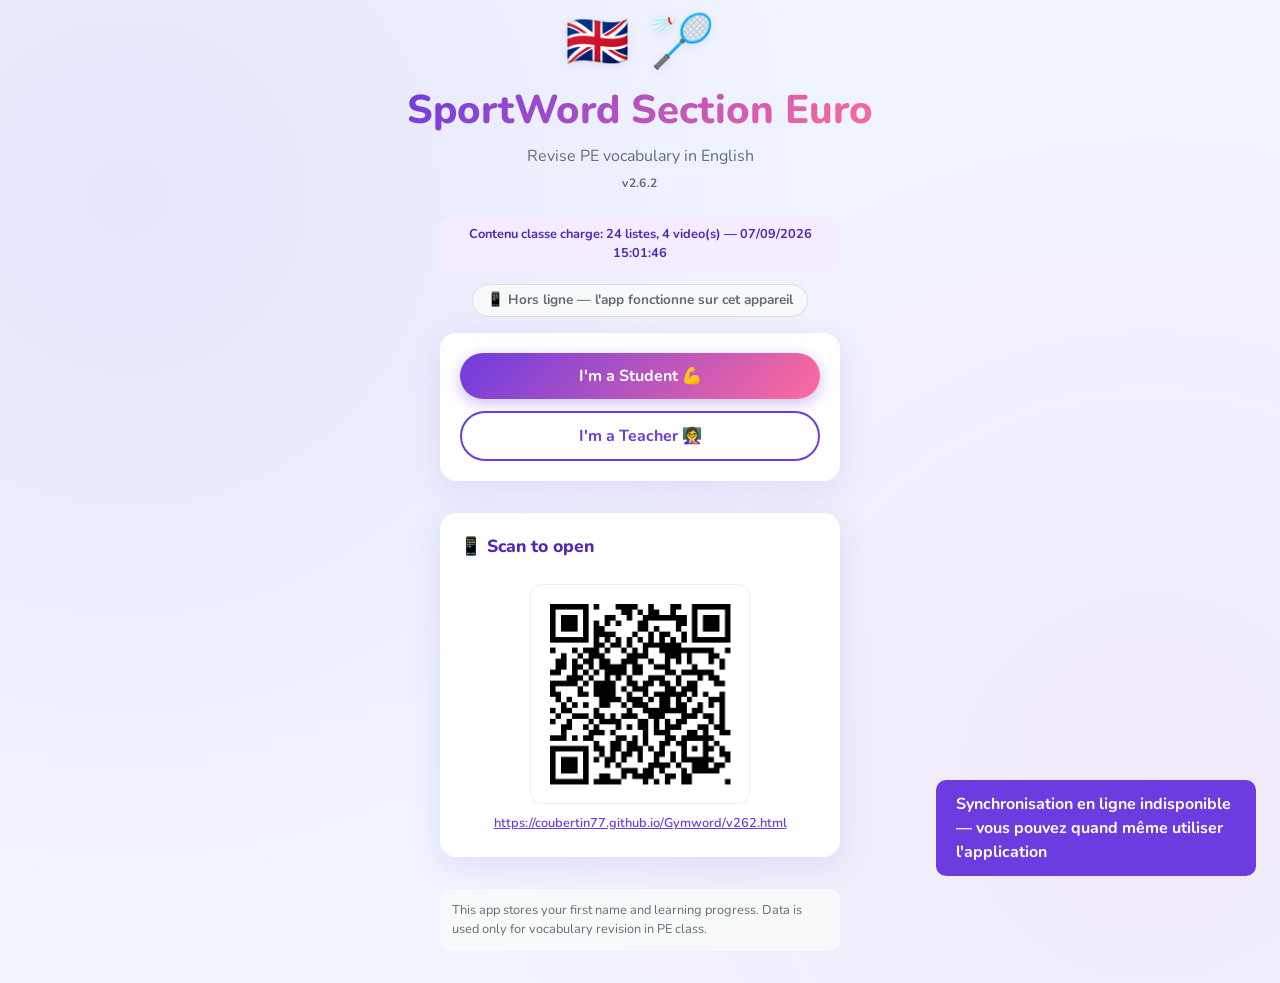
==== v262.html @ 9e1a0eee "v" ====
<!DOCTYPE html>
<html lang="en">
<head>
  <meta charset="UTF-8">
  <meta name="viewport" content="width=device-width, initial-scale=1.0">
  <meta name="description" content="SportWord Section Euro — PE Vocabulary">
  <meta name="theme-color" content="#6c3ce0">
  <meta http-equiv="Cache-Control" content="no-cache, no-store, must-revalidate">
  <title>SportWord v2.6.2</title>
  <link href="https://fonts.googleapis.com/css2?family=Nunito:wght@400;600;700;800&display=swap" rel="stylesheet">
  <link rel="stylesheet" href="css/styles.css?v=2.6.2">
</head>
<body>
  <div id="app">
    <p style="text-align:center;padding:2rem;font-family:Nunito,sans-serif;color:#636e72">
      SportWord <strong>v2.6.2</strong> — chargement…
    </p>
  </div>
  <div id="toast-container" aria-live="polite"></div>
  <script type="module" src="js/app-v262.js"></script>
</body>
</html>
---- css/styles.css ----
:root {
  --purple: #6c3ce0;
  --purple-dark: #5228b8;
  --pink: #ff6b9d;
  --orange: #ff9f43;
  --green: #2ecc71;
  --red: #e74c3c;
  --blue: #3498db;
  --bg: #f0f4ff;
  --card: #ffffff;
  --text: #2d3436;
  --text-muted: #636e72;
  --shadow: 0 8px 32px rgba(108, 60, 224, 0.12);
  --radius: 16px;
  --radius-sm: 10px;
}

*, *::before, *::after { box-sizing: border-box; margin: 0; padding: 0; }

html { font-size: 16px; scroll-behavior: smooth; }

body {
  font-family: 'Nunito', system-ui, sans-serif;
  background: var(--bg);
  background-image:
    radial-gradient(circle at 10% 20%, rgba(108, 60, 224, 0.08) 0%, transparent 50%),
    radial-gradient(circle at 90% 80%, rgba(255, 107, 157, 0.08) 0%, transparent 50%);
  color: var(--text);
  min-height: 100dvh;
  line-height: 1.5;
}

#app { min-height: 100dvh; }

.page {
  max-width: 960px;
  margin: 0 auto;
  padding: 1rem 1.25rem 2rem;
}

.page:has(.activity-shell) {
  max-width: 1100px;
}

.page-header {
  display: flex;
  align-items: center;
  justify-content: space-between;
  gap: 1rem;
  margin-bottom: 1.5rem;
  flex-wrap: wrap;
}

.page-title {
  font-size: 1.5rem;
  font-weight: 800;
  background: linear-gradient(135deg, var(--purple), var(--pink));
  -webkit-background-clip: text;
  -webkit-text-fill-color: transparent;
  background-clip: text;
}

.home-icons {
  display: flex;
  align-items: center;
  justify-content: center;
  gap: 1.25rem;
  margin-bottom: 0.75rem;
}

.home-icon {
  font-size: 3.25rem;
  line-height: 1;
  filter: drop-shadow(0 2px 4px rgba(0, 0, 0, 0.08));
}

.logo-big {
  font-size: 2.5rem;
  font-weight: 800;
  text-align: center;
  background: linear-gradient(135deg, var(--purple), var(--pink));
  -webkit-background-clip: text;
  -webkit-text-fill-color: transparent;
  background-clip: text;
  margin-bottom: 0.25rem;
}

.logo-sub {
  text-align: center;
  color: var(--text-muted);
  margin-bottom: 0.35rem;
}

.app-version {
  font-size: 0.75rem;
  font-weight: 700;
  color: var(--text-muted);
  text-align: center;
  margin-bottom: 1.25rem;
  letter-spacing: 0.04em;
}

.story-level {
  display: inline-block;
  font-weight: 800;
  font-size: 0.75rem;
  color: var(--purple);
  background: rgba(108, 60, 224, 0.1);
  padding: 0.1rem 0.45rem;
  border-radius: 999px;
  vertical-align: middle;
}

.stories-level-hint {
  margin: -0.25rem 0 1rem;
  font-size: 0.9rem;
}

.lists-tab-intro {
  margin-bottom: 1rem;
  padding: 0.75rem 1rem;
  background: #fff;
  border-radius: var(--radius-sm);
  border-left: 4px solid var(--purple);
}

.card {
  background: var(--card);
  border-radius: var(--radius);
  box-shadow: var(--shadow);
  padding: 1.25rem;
  margin-bottom: 1rem;
}

.card-grid {
  display: grid;
  grid-template-columns: repeat(auto-fill, minmax(260px, 1fr));
  gap: 1rem;
}

.card-clickable {
  cursor: pointer;
  transition: transform 0.2s, box-shadow 0.2s;
  border: 2px solid transparent;
}

.card-clickable:hover {
  transform: translateY(-3px);
  box-shadow: 0 12px 40px rgba(108, 60, 224, 0.18);
  border-color: var(--purple);
}

.card-icon { font-size: 2.5rem; margin-bottom: 0.5rem; }
.card-label { font-weight: 700; font-size: 1.1rem; }
.card-desc { color: var(--text-muted); font-size: 0.9rem; margin-top: 0.25rem; }

.btn {
  display: inline-flex;
  align-items: center;
  justify-content: center;
  gap: 0.5rem;
  padding: 0.75rem 1.5rem;
  border: none;
  border-radius: 50px;
  font-family: inherit;
  font-size: 1rem;
  font-weight: 700;
  cursor: pointer;
  transition: transform 0.15s, box-shadow 0.15s, opacity 0.15s;
  text-decoration: none;
}

.btn:active { transform: scale(0.97); }
.btn:disabled { opacity: 0.5; cursor: not-allowed; }

.btn-primary {
  background: linear-gradient(135deg, var(--purple), var(--pink));
  color: white;
  box-shadow: 0 4px 15px rgba(108, 60, 224, 0.35);
}

.btn-secondary {
  background: white;
  color: var(--purple);
  border: 2px solid var(--purple);
}

.btn-ghost {
  background: transparent;
  color: var(--text-muted);
  padding: 0.5rem 1rem;
}

.btn-sm { padding: 0.5rem 1rem; font-size: 0.875rem; }
.btn-block { width: 100%; }
.btn-group { display: flex; gap: 0.75rem; flex-wrap: wrap; }

.form-group { margin-bottom: 1rem; }

.form-group label {
  display: block;
  font-weight: 700;
  margin-bottom: 0.35rem;
  font-size: 0.9rem;
}

.form-group input,
.form-group select,
.form-group textarea {
  width: 100%;
  padding: 0.75rem 1rem;
  border: 2px solid #e0e0e0;
  border-radius: var(--radius-sm);
  font-family: inherit;
  font-size: 1rem;
  transition: border-color 0.2s;
}

.form-group input:focus,
.form-group select:focus,
.form-group textarea:focus {
  outline: none;
  border-color: var(--purple);
}

.form-row {
  display: grid;
  grid-template-columns: 1fr 1fr;
  gap: 1rem;
}

@media (max-width: 500px) {
  .form-row { grid-template-columns: 1fr; }
}

.stats-bar {
  display: flex;
  gap: 0.75rem;
  flex-wrap: wrap;
  margin-bottom: 1.25rem;
}

.btn-change-sport {
  display: inline-flex;
  align-items: center;
  justify-content: center;
  gap: 0.35rem;
  width: auto;
  margin-bottom: 0.75rem;
  padding: 0.45rem 0.85rem;
  font-size: 0.85rem;
  font-weight: 700;
  font-family: inherit;
  color: var(--purple-dark);
  border: 1.5px solid rgba(108, 60, 224, 0.22);
  border-radius: 50px;
  background: #fff;
  box-shadow: 0 2px 8px rgba(108, 60, 224, 0.08);
  cursor: pointer;
  transition: background 0.15s ease, border-color 0.15s ease;
}

.btn-change-sport:hover {
  background: #f8f6ff;
  border-color: rgba(108, 60, 224, 0.4);
}

.btn-change-sport:active {
  background: #f0ecff;
}

.btn-change-sport-icon {
  font-size: 0.95rem;
  line-height: 1;
  opacity: 0.85;
}

.stat-pill {
  display: flex;
  align-items: center;
  gap: 0.4rem;
  background: white;
  padding: 0.5rem 1rem;
  border-radius: 50px;
  box-shadow: var(--shadow);
  font-weight: 700;
  font-size: 0.875rem;
}

.progress-bar-wrap {
  background: #e9ecef;
  border-radius: 50px;
  height: 12px;
  overflow: hidden;
  margin: 0.5rem 0;
}

.progress-bar {
  height: 100%;
  background: linear-gradient(90deg, var(--purple), var(--pink));
  border-radius: 50px;
  transition: width 0.5s ease;
}

.word-status-grid {
  display: grid;
  grid-template-columns: repeat(3, 1fr);
  gap: 0.75rem;
  margin-bottom: 1rem;
}

@media (max-width: 500px) {
  .word-status-grid { grid-template-columns: 1fr; }
}

.status-box {
  text-align: center;
  padding: 1rem;
  border-radius: var(--radius-sm);
  font-weight: 700;
}

.status-learned { background: #d4edda; color: #155724; }
.status-learning { background: #fff3cd; color: #856404; }
.status-review { background: #f8d7da; color: #721c24; }
.status-count { font-size: 2rem; font-weight: 800; display: block; }

/* ── Activity shell ── */
.activity-shell {
  animation: fadeIn 0.35s ease;
}

@keyframes fadeIn {
  from { opacity: 0; transform: translateY(8px); }
  to { opacity: 1; transform: translateY(0); }
}

.activity-toolbar {
  display: flex;
  align-items: center;
  justify-content: space-between;
  gap: 0.75rem;
  margin-bottom: 0.75rem;
  flex-wrap: wrap;
}

.activity-toolbar-left {
  display: flex;
  gap: 0.5rem;
  flex-wrap: wrap;
}

.timer-pill,
.score-pill {
  display: inline-flex;
  align-items: center;
  gap: 0.35rem;
  padding: 0.45rem 0.9rem;
  background: white;
  border-radius: 50px;
  box-shadow: var(--shadow);
  font-weight: 800;
  font-size: 0.875rem;
}

.timer-pill .timer { font-size: 0.875rem; color: var(--orange); }

.activity-progress {
  height: 6px;
  background: #e9ecef;
  border-radius: 50px;
  overflow: hidden;
  margin-bottom: 1rem;
}

.activity-progress-bar {
  height: 100%;
  background: linear-gradient(90deg, var(--purple), var(--pink));
  border-radius: 50px;
  transition: width 0.4s ease;
  width: 0;
}

.tap-hint-bar {
  display: flex;
  align-items: center;
  gap: 0.5rem;
  padding: 0.65rem 1rem;
  background: linear-gradient(135deg, rgba(108, 60, 224, 0.08), rgba(255, 107, 157, 0.08));
  border-radius: var(--radius-sm);
  font-size: 0.9rem;
  font-weight: 600;
  color: var(--purple-dark);
  margin-bottom: 1rem;
  border: 1px solid rgba(108, 60, 224, 0.12);
}

.tap-hint-icon { font-size: 1.1rem; flex-shrink: 0; }

/* ── Side-by-side match board ── */
.match-board {
  display: grid;
  grid-template-columns: 1fr auto 1fr;
  gap: 0.75rem;
  align-items: start;
}

.match-col {
  background: white;
  border-radius: var(--radius);
  box-shadow: var(--shadow);
  overflow: hidden;
  min-width: 0;
}

.match-col-header {
  display: flex;
  align-items: center;
  gap: 0.5rem;
  padding: 0.75rem 1rem;
  background: linear-gradient(135deg, var(--purple), var(--pink));
  color: white;
  font-weight: 800;
  font-size: 0.9rem;
}

.match-col-icon { font-size: 1.1rem; }

.match-col-body {
  display: flex;
  flex-direction: column;
  gap: 0.5rem;
  padding: 0.75rem;
  max-height: 65vh;
  overflow-y: auto;
}

.match-connector {
  display: flex;
  align-items: center;
  justify-content: center;
  padding-top: 3rem;
}

.connector-arrow {
  width: 36px;
  height: 36px;
  display: flex;
  align-items: center;
  justify-content: center;
  background: white;
  border-radius: 50%;
  box-shadow: var(--shadow);
  color: var(--purple);
  font-weight: 800;
  font-size: 1.1rem;
}

/* Word slots (left column) */
.match-slot {
  display: grid;
  grid-template-columns: 1fr auto;
  align-items: center;
  gap: 0.5rem;
  width: 100%;
  padding: 0.75rem 1rem;
  background: #f8f9fa;
  border: 2px solid #e9ecef;
  border-radius: var(--radius-sm);
  font-family: inherit;
  text-align: left;
  cursor: pointer;
  transition: border-color 0.2s, background 0.2s, box-shadow 0.2s, transform 0.15s;
  -webkit-tap-highlight-color: transparent;
}

.match-slot-word {
  font-weight: 800;
  font-size: 0.95rem;
  color: var(--text);
}

.match-slot-answer {
  min-width: 48px;
  min-height: 40px;
  display: flex;
  align-items: center;
  justify-content: center;
  border-radius: 8px;
  background: white;
  border: 2px dashed #ccc;
  font-size: 0.85rem;
  color: var(--text-muted);
}

.match-slot-placeholder {
  font-weight: 800;
  font-size: 1.1rem;
}

.match-slot.matched {
  border-color: var(--green);
  background: #d4edda;
}

.match-slot.matched .match-slot-answer {
  border-style: solid;
  border-color: var(--green);
  background: white;
}

/* Answer cards (right column) */
.match-card {
  width: 100%;
  padding: 0.75rem 1rem;
  background: white;
  border: 2px solid #e0e0e0;
  border-radius: var(--radius-sm);
  font-family: inherit;
  cursor: pointer;
  text-align: left;
  transition: border-color 0.2s, background 0.2s, box-shadow 0.2s, transform 0.15s, opacity 0.2s;
  -webkit-tap-highlight-color: transparent;
}

.match-card:active:not(.used):not(:disabled) {
  transform: scale(0.98);
}

.match-card-text {
  font-weight: 600;
  font-size: 0.95rem;
  line-height: 1.4;
  display: block;
}

.match-card-text-sm { font-size: 0.8rem; }

.match-card-image {
  padding: 0.5rem;
  text-align: center;
}

.match-card-image img {
  width: 100%;
  max-width: 140px;
  height: 90px;
  object-fit: contain;
  background: #fff;
  border-radius: 8px;
  display: block;
  margin: 0 auto;
}

.match-card-def .match-card-text {
  font-size: 0.82rem;
}

.matched-thumb {
  max-width: 56px;
  max-height: 44px;
  border-radius: 6px;
  object-fit: cover;
}

/* Tap states (shared) */
.tap-target.tap-selected,
.match-card.tap-selected {
  border-color: var(--pink);
  background: rgba(255, 107, 157, 0.1);
  box-shadow: 0 0 0 3px rgba(255, 107, 157, 0.3);
}

.tap-ready:not(.matched):not(.used) {
  border-color: var(--purple) !important;
}

.match-card.used,
.match-card:disabled {
  opacity: 0.3;
  pointer-events: none;
}

.wrong-flash {
  border-color: var(--red) !important;
  background: #f8d7da !important;
  animation: shake 0.4s ease;
}

.wrong-pulse {
  animation: shake 0.4s ease;
  border-color: var(--red) !important;
}

@keyframes pulse-ready {
  0%, 100% { box-shadow: 0 0 0 0 rgba(108, 60, 224, 0.15); }
  50% { box-shadow: 0 0 0 4px rgba(108, 60, 224, 0); }
}

.tap-ready:not(.matched):not(.used) {
  animation: pulse-ready 1.5s ease infinite;
}

@keyframes shake {
  0%, 100% { transform: translateX(0); }
  25% { transform: translateX(-5px); }
  75% { transform: translateX(5px); }
}

@media (max-width: 700px) {
  .match-board {
    grid-template-columns: 1fr 1fr;
    gap: 0.5rem;
  }

  .match-connector { display: none; }

  .match-col-header { font-size: 0.75rem; padding: 0.6rem 0.75rem; }

  .match-col-body {
    max-height: 55vh;
    padding: 0.5rem;
  }

  .match-slot {
    grid-template-columns: 1fr;
    gap: 0.35rem;
  }

  .match-slot-word { font-size: 0.85rem; }

  .match-card-image img {
    max-width: 100%;
    height: 70px;
  }
}

/* ── QCM side-by-side ── */
.qcm-layout {
  display: grid;
  grid-template-columns: 1fr 1.2fr;
  gap: 1rem;
  align-items: stretch;
}

.qcm-question-col {
  display: flex;
  flex-direction: column;
  justify-content: center;
  gap: 0.75rem;
  margin-bottom: 0 !important;
}

.qcm-step-label {
  font-size: 0.8rem;
  font-weight: 800;
  text-transform: uppercase;
  letter-spacing: 0.05em;
  color: var(--text-muted);
}

.qcm-word-badge {
  font-size: 1.75rem;
  font-weight: 800;
  background: linear-gradient(135deg, var(--purple), var(--pink));
  -webkit-background-clip: text;
  -webkit-text-fill-color: transparent;
  background-clip: text;
  line-height: 1.2;
}

.qcm-question-text {
  font-size: 1.05rem;
  font-weight: 600;
  color: var(--text-muted);
}

.qcm-options-grid {
  display: grid;
  grid-template-columns: 1fr 1fr;
  gap: 0.6rem;
  height: 100%;
}

.qcm-options-stack {
  display: flex;
  flex-direction: column;
  gap: 0.5rem;
}

.qcm-option {
  display: flex;
  align-items: center;
  gap: 0.75rem;
  width: 100%;
  text-align: left;
  padding: 0.9rem 1rem;
  border: 2px solid #e8e8e8;
  border-radius: var(--radius-sm);
  background: white;
  font-family: inherit;
  font-size: 0.95rem;
  cursor: pointer;
  transition: border-color 0.2s, background 0.2s, transform 0.15s;
  -webkit-tap-highlight-color: transparent;
}

.qcm-option:active:not(:disabled) { transform: scale(0.98); }

.qcm-option-letter {
  flex-shrink: 0;
  width: 28px;
  height: 28px;
  display: flex;
  align-items: center;
  justify-content: center;
  background: #f0f0f0;
  border-radius: 50%;
  font-weight: 800;
  font-size: 0.8rem;
  color: var(--purple);
}

.qcm-option:hover:not(:disabled) { border-color: var(--purple); background: rgba(108, 60, 224, 0.04); }
.qcm-option.correct { border-color: var(--green); background: #d4edda; }
.qcm-option.correct .qcm-option-letter { background: var(--green); color: white; }
.qcm-option.wrong { border-color: var(--red); background: #f8d7da; }
.qcm-option.wrong .qcm-option-letter { background: var(--red); color: white; }

@media (max-width: 640px) {
  .qcm-layout { grid-template-columns: 1fr; }
  .qcm-options-grid { grid-template-columns: 1fr; }
}

/* ── Spelling side-by-side ── */
.spelling-layout {
  display: grid;
  grid-template-columns: 1fr 1fr;
  gap: 1.5rem;
  align-items: center;
  margin-bottom: 0 !important;
}

.spelling-label {
  font-size: 0.8rem;
  font-weight: 800;
  text-transform: uppercase;
  letter-spacing: 0.05em;
  color: var(--text-muted);
  margin-bottom: 0.35rem;
}

.spelling-hint {
  font-weight: 800;
  font-size: 1.5rem;
  color: var(--purple);
  margin-bottom: 0.5rem;
}

.spelling-def {
  font-size: 0.9rem;
  color: var(--text-muted);
  line-height: 1.5;
}

.spelling-input {
  width: 100%;
  padding: 0.9rem 1rem;
  border: 2px solid #e0e0e0;
  border-radius: var(--radius-sm);
  font-family: inherit;
  font-size: 1.15rem;
  font-weight: 700;
  margin-bottom: 0.75rem;
  transition: border-color 0.2s, box-shadow 0.2s;
}

.spelling-input:focus {
  outline: none;
  border-color: var(--purple);
  box-shadow: 0 0 0 3px rgba(108, 60, 224, 0.15);
}

.spelling-feedback { margin-top: 0.75rem; font-weight: 700; }
.spelling-feedback.ok { color: var(--green); }
.spelling-feedback.ko { color: var(--red); }

@media (max-width: 600px) {
  .spelling-layout { grid-template-columns: 1fr; gap: 1rem; }
}

/* ── Story side-by-side ── */
.story-layout {
  display: grid;
  grid-template-columns: 1.1fr 1fr;
  gap: 1rem;
  align-items: start;
}

.story-col,
.story-quiz-col {
  margin-bottom: 0 !important;
}

.story-title {
  font-size: 1.15rem;
  font-weight: 800;
  color: var(--purple-dark);
  margin-bottom: 0.75rem;
}

.story-text {
  font-size: 1rem;
  line-height: 1.75;
  color: var(--text);
  max-height: 50vh;
  overflow-y: auto;
}

.story-question-text {
  font-size: 1.05rem;
  font-weight: 700;
  margin-bottom: 1rem;
  line-height: 1.4;
}

.story-audio-controls {
  display: flex;
  gap: 0.35rem;
  flex-wrap: wrap;
}

.story-word {
  border-radius: 4px;
  padding: 0 2px;
  transition: background 0.15s, color 0.15s;
}

.story-word-active {
  background: linear-gradient(135deg, rgba(108, 60, 224, 0.35), rgba(255, 107, 157, 0.35));
  color: var(--purple-dark);
  font-weight: 800;
  box-decoration-break: clone;
  -webkit-box-decoration-break: clone;
}

.story-q-nav {
  display: flex;
  flex-wrap: wrap;
  gap: 0.4rem;
  margin-bottom: 1rem;
  justify-content: center;
}

.story-q-pill {
  width: 36px;
  height: 36px;
  border-radius: 50%;
  border: 2px solid #e0e0e0;
  background: white;
  font-family: inherit;
  font-weight: 800;
  font-size: 0.85rem;
  cursor: pointer;
  transition: all 0.2s;
  -webkit-tap-highlight-color: transparent;
}

.story-q-pill:hover {
  border-color: var(--purple);
}

.story-q-pill.active {
  border-color: var(--purple);
  background: var(--purple);
  color: white;
  transform: scale(1.1);
}

.story-q-pill.correct:not(.active) {
  border-color: var(--green);
  background: #d4edda;
  color: #155724;
}

.story-q-pill.wrong:not(.active) {
  border-color: var(--red);
  background: #f8d7da;
  color: #721c24;
}

.story-nav-buttons {
  display: flex;
  gap: 0.5rem;
  flex-wrap: wrap;
  margin-top: 1.25rem;
  padding-top: 1rem;
  border-top: 1px solid #eee;
}

@media (max-width: 768px) {
  .story-layout { grid-template-columns: 1fr; }
  .story-text { max-height: 30vh; }
}

.activity-header {
  display: flex;
  align-items: center;
  justify-content: space-between;
  margin-bottom: 1rem;
  flex-wrap: wrap;
  gap: 0.5rem;
}

.timer { font-size: 1.25rem; font-weight: 800; color: var(--orange); font-variant-numeric: tabular-nums; }
.score-display { font-weight: 800; color: var(--green); }

.leaderboard-table { width: 100%; border-collapse: collapse; }
.leaderboard-table th, .leaderboard-table td { padding: 0.75rem; text-align: left; border-bottom: 1px solid #eee; }
.leaderboard-table th { font-weight: 800; color: var(--text-muted); font-size: 0.85rem; text-transform: uppercase; }
.leaderboard-table tr.top-1 { background: #fff9db; }
.leaderboard-table tr.top-2 { background: #f8f9fa; }
.leaderboard-table tr.top-3 { background: #fff5f0; }

.badges-row { display: flex; flex-wrap: wrap; gap: 0.5rem; }

.badge {
  display: inline-flex;
  align-items: center;
  gap: 0.3rem;
  padding: 0.35rem 0.75rem;
  border-radius: 50px;
  font-size: 0.8rem;
  font-weight: 700;
  background: linear-gradient(135deg, var(--purple), var(--pink));
  color: white;
}

.badge.locked { background: #e0e0e0; color: #999; }

.progress-summary {
  font-size: 1.1rem;
  font-weight: 800;
  margin-bottom: 0.75rem;
  color: var(--purple);
}

.progress-track {
  height: 14px;
  background: #eee;
  border-radius: 50px;
  overflow: hidden;
}

.progress-fill {
  height: 100%;
  background: linear-gradient(90deg, var(--purple), var(--pink));
  border-radius: 50px;
  transition: width 0.5s ease;
  min-width: 0;
}

.progress-hint {
  margin-top: 0.75rem;
  font-size: 0.85rem;
  color: var(--text-muted);
}

.score-list {
  display: flex;
  flex-direction: column;
  gap: 0.75rem;
}

.score-row {
  display: grid;
  grid-template-columns: minmax(0, 1.2fr) 1fr auto;
  align-items: center;
  gap: 0.5rem;
}

.score-label {
  font-size: 0.85rem;
  font-weight: 700;
  white-space: nowrap;
  overflow: hidden;
  text-overflow: ellipsis;
}

.score-bar-track {
  height: 10px;
  background: #eee;
  border-radius: 50px;
  overflow: hidden;
}

.score-bar-fill {
  height: 100%;
  background: linear-gradient(90deg, var(--green, #28a745), #5dd879);
  border-radius: 50px;
  transition: width 0.5s ease;
  min-width: 0;
}

.score-value {
  font-size: 0.85rem;
  font-weight: 800;
  color: var(--purple);
  min-width: 2.5rem;
  text-align: right;
}

@media (max-width: 480px) {
  .score-row {
    grid-template-columns: 1fr;
    gap: 0.25rem;
  }
  .score-value { text-align: left; }
}

.page-subtitle {
  color: var(--text-muted);
  font-size: 0.95rem;
  margin: 0.25rem 0 1rem;
}

.chapter-grid {
  display: grid;
  grid-template-columns: repeat(auto-fill, minmax(140px, 1fr));
  gap: 0.75rem;
}

.chapter-card {
  text-align: center;
  padding: 1.25rem 0.75rem;
  border: 2px solid var(--chapter-color, var(--purple));
}

.chapter-icon {
  font-size: 2.5rem;
  margin-bottom: 0.5rem;
}

.assign-chapter-block {
  margin-bottom: 1.25rem;
  padding-bottom: 1rem;
  border-bottom: 1px solid #eee;
}

.assign-chapter-title {
  font-size: 1rem;
  font-weight: 800;
  margin: 0 0 0.75rem;
}

.chart-wrap {
  height: 200px;
  display: flex;
  align-items: flex-end;
  gap: 0.5rem;
  padding: 1rem 0;
}

.chart-bar-wrap {
  flex: 1;
  display: flex;
  flex-direction: column;
  align-items: center;
  gap: 0.25rem;
}

.chart-bar {
  width: 100%;
  max-width: 40px;
  background: linear-gradient(180deg, var(--pink), var(--purple));
  border-radius: 6px 6px 0 0;
  min-height: 4px;
  transition: height 0.5s ease;
}

.chart-label { font-size: 0.7rem; color: var(--text-muted); text-align: center; }

.data-table { width: 100%; border-collapse: collapse; font-size: 0.9rem; }
.data-table th, .data-table td { padding: 0.6rem 0.75rem; text-align: left; border-bottom: 1px solid #eee; }
.data-table th { background: #f8f9fa; font-weight: 800; }

.tabs { display: flex; gap: 0.5rem; margin-bottom: 1rem; flex-wrap: wrap; }

.tab {
  padding: 0.5rem 1rem;
  border: 2px solid #e0e0e0;
  border-radius: 50px;
  background: white;
  font-family: inherit;
  font-weight: 700;
  cursor: pointer;
  transition: all 0.2s;
}

.tab.active { border-color: var(--purple); background: var(--purple); color: white; }

.word-editor-row {
  display: grid;
  grid-template-columns: 1fr 1fr;
  gap: 0.5rem;
  padding: 0.75rem;
  background: #f8f9fa;
  border-radius: var(--radius-sm);
  margin-bottom: 0.5rem;
}

.lists-by-chapter {
  display: flex;
  flex-direction: column;
  gap: 0.75rem;
}

.chapter-lists-block {
  background: var(--card);
  border-radius: var(--radius);
  box-shadow: var(--shadow);
  overflow: hidden;
}

.chapter-lists-header {
  width: 100%;
  display: flex;
  align-items: center;
  gap: 0.75rem;
  padding: 1rem 1.25rem;
  border: none;
  background: linear-gradient(135deg, #f8f9fa, #fff);
  font-family: inherit;
  cursor: pointer;
  text-align: left;
}

.chapter-lists-header.open {
  border-bottom: 1px solid #eee;
}

.chapter-lists-title {
  font-size: 1.05rem;
  font-weight: 800;
  flex: 1;
}

.chapter-lists-count {
  font-size: 0.85rem;
  color: var(--text-muted);
  font-weight: 600;
}

.chapter-lists-chevron {
  font-size: 0.75rem;
  color: var(--text-muted);
}

.chapter-lists-body {
  padding: 0.75rem 1rem 1rem;
  display: flex;
  flex-direction: column;
  gap: 0.5rem;
}

.list-editor-card {
  border: 1px solid #eee;
  border-radius: var(--radius-sm);
  background: #fafafa;
  overflow: hidden;
}

.list-editor-toggle {
  width: 100%;
  display: flex;
  align-items: center;
  justify-content: space-between;
  gap: 0.75rem;
  padding: 0.75rem 1rem;
  border: none;
  background: transparent;
  font-family: inherit;
  cursor: pointer;
  text-align: left;
}

.list-editor-toggle.open {
  border-bottom: 1px solid #eee;
  background: #fff;
}

.list-editor-summary {
  display: flex;
  flex-direction: column;
  gap: 0.15rem;
  min-width: 0;
}

.list-editor-name {
  font-size: 0.95rem;
  color: var(--text);
  white-space: nowrap;
  overflow: hidden;
  text-overflow: ellipsis;
}

.list-editor-meta {
  font-size: 0.8rem;
  color: var(--text-muted);
  font-weight: 600;
}

.list-editor-chevron {
  font-size: 0.7rem;
  color: var(--text-muted);
  flex-shrink: 0;
}

.list-editor-body {
  padding: 1rem;
  background: #fff;
}

.add-list-chapter {
  align-self: flex-start;
  margin-top: 0.25rem;
}

.match-card-region-label {
  font-weight: 800;
  font-size: 0.95rem;
}

.match-card-region {
  min-height: 3.5rem;
  display: flex;
  align-items: center;
  justify-content: center;
}

.quiz-options-grid {
  display: grid;
  grid-template-columns: 1fr 1fr;
  gap: 0.35rem 0.75rem;
  margin-bottom: 0.5rem;
}

.quiz-question-row {
  padding: 0.85rem 1rem;
  margin-bottom: 0.75rem;
  background: #f8f9fa;
  border-radius: var(--radius-sm);
  border-left: 3px solid var(--purple);
}

@media (max-width: 600px) {
  .quiz-options-grid { grid-template-columns: 1fr; }
  .word-editor-row { grid-template-columns: 1fr; }
}

#toast-container {
  position: fixed;
  bottom: 1.5rem;
  right: 1.5rem;
  z-index: 9999;
  display: flex;
  flex-direction: column;
  gap: 0.5rem;
}

.toast {
  padding: 0.75rem 1.25rem;
  background: var(--text);
  color: white;
  border-radius: var(--radius-sm);
  font-weight: 700;
  animation: slideIn 0.3s ease;
  max-width: 320px;
}

.toast.success { background: var(--green); }
.toast.error { background: var(--red); }
.toast.info { background: var(--purple); }

@keyframes slideIn {
  from { transform: translateX(100%); opacity: 0; }
  to { transform: translateX(0); opacity: 1; }
}

.gdpr-notice {
  font-size: 0.8rem;
  color: var(--text-muted);
  padding: 0.75rem;
  background: #f8f9fa;
  border-radius: var(--radius-sm);
  margin-top: 1rem;
}

.level-badge {
  display: inline-flex;
  align-items: center;
  gap: 0.3rem;
  background: linear-gradient(135deg, var(--orange), var(--pink));
  color: white;
  padding: 0.3rem 0.8rem;
  border-radius: 50px;
  font-weight: 800;
  font-size: 0.85rem;
}

.empty-state { text-align: center; padding: 2rem; color: var(--text-muted); }
.empty-state .icon { font-size: 3rem; margin-bottom: 0.5rem; }

.result-banner { text-align: center; padding: 1.5rem; border-radius: var(--radius); margin-bottom: 1rem; }
.result-banner.success { background: linear-gradient(135deg, #d4edda, #c3e6cb); }
.result-banner h2 { font-size: 1.75rem; margin-bottom: 0.5rem; }

.hidden { display: none !important; }

.section-title {
  font-size: 1.1rem;
  font-weight: 800;
  margin-bottom: 0.75rem;
  color: var(--purple-dark);
}

.nav-back {
  display: inline-flex;
  align-items: center;
  gap: 0.3rem;
  color: var(--text-muted);
  text-decoration: none;
  font-weight: 700;
  cursor: pointer;
  background: none;
  border: none;
  font-family: inherit;
  font-size: 0.9rem;
  margin-bottom: 1rem;
}

.nav-back:hover { color: var(--purple); }

.quick-add-panel {
  background: #f8f9fa;
  border-radius: var(--radius-sm);
  padding: 0.75rem 1rem;
  margin-bottom: 1rem;
}

.quick-add-panel summary {
  cursor: pointer;
  font-weight: 800;
  color: var(--purple-dark);
  margin-bottom: 0.5rem;
}

.quick-add-panel[open] summary { margin-bottom: 0.75rem; }

.bulk-textarea {
  width: 100%;
  min-height: 120px;
  padding: 0.75rem 1rem;
  border: 2px solid #e0e0e0;
  border-radius: var(--radius-sm);
  font-family: inherit;
  font-size: 0.95rem;
  resize: vertical;
  margin-bottom: 0.75rem;
}

.bulk-textarea:focus {
  outline: none;
  border-color: var(--purple);
}

.bulk-hint {
  font-size: 0.85rem;
  color: var(--text-muted);
  margin-bottom: 0.75rem;
}

.single-add-panel {
  border-top: 1px solid #eee;
  padding-top: 1rem;
  margin-top: 0.5rem;
}

.single-add-panel summary {
  cursor: pointer;
  font-weight: 700;
  color: var(--text-muted);
  font-size: 0.9rem;
}

.loading-screen {
  min-height: 100dvh;
  display: flex;
  flex-direction: column;
  align-items: center;
  justify-content: center;
  gap: 1rem;
}

.loading-spinner {
  width: 48px;
  height: 48px;
  border: 4px solid #e9ecef;
  border-top-color: var(--purple);
  border-radius: 50%;
  animation: spin 0.8s linear infinite;
}

.loading-text {
  font-weight: 700;
  color: var(--text-muted);
}

@keyframes spin {
  to { transform: rotate(360deg); }
}

.cloud-badge {
  display: inline-block;
  padding: 0.35rem 0.9rem;
  background: linear-gradient(135deg, #e8f4fd, #f0e8ff);
  border: 1px solid rgba(108, 60, 224, 0.2);
  border-radius: 50px;
  font-size: 0.85rem;
  font-weight: 700;
  color: var(--purple-dark);
  margin-bottom: 1rem;
}

.cloud-badge-sm {
  font-size: 0.75rem;
  padding: 0.25rem 0.65rem;
  margin-bottom: 0;
}

.cloud-badge-local {
  background: #f8f9fa;
  border-color: #ddd;
  color: var(--text-muted);
}

.anatomy-preview-card {
  cursor: pointer;
}

.anatomy-modal {
  position: fixed;
  inset: 0;
  z-index: 1000;
  display: flex;
  align-items: center;
  justify-content: center;
  padding: 1rem;
}

.anatomy-modal-backdrop {
  position: absolute;
  inset: 0;
  background: rgba(45, 52, 54, 0.65);
}

.anatomy-modal-panel {
  position: relative;
  z-index: 1;
  width: min(960px, 100%);
  max-height: 92dvh;
  overflow: auto;
  background: var(--card);
  border-radius: var(--radius);
  padding: 1rem 1.25rem 1.25rem;
  box-shadow: var(--shadow);
}

.anatomy-modal-close {
  position: absolute;
  top: 0.75rem;
  right: 0.75rem;
  width: 2rem;
  height: 2rem;
  border: none;
  border-radius: 50%;
  background: #f1f3f5;
  color: var(--text);
  font-size: 1rem;
  cursor: pointer;
}

.anatomy-modal-title {
  font-size: 1.35rem;
  margin-bottom: 0.35rem;
  padding-right: 2.5rem;
}

.anatomy-fallback {
  padding: 1rem;
  text-align: center;
  color: var(--text-muted);
}

.anatomy-preview-img {
  display: block;
  width: 100%;
  max-height: 240px;
  object-fit: contain;
  object-position: top center;
  margin-top: 0.75rem;
  border-radius: var(--radius);
  background: #fff;
  border: 1px solid #eee;
}

.anatomy-preview-hint {
  margin-top: 0.5rem;
  margin-bottom: 0;
  text-align: center;
}

.anatomy-card {
  padding: 0.75rem;
  overflow-x: auto;
}

.anatomy-full-img {
  display: block;
  width: 100%;
  max-width: 920px;
  margin: 0 auto;
  height: auto;
  border-radius: var(--radius);
}

.video-grid {
  display: flex;
  flex-direction: column;
  gap: 1.25rem;
}

.video-card-title {
  font-weight: 700;
  margin-bottom: 0.5rem;
  font-size: 0.95rem;
}

.video-embed-wrap {
  position: relative;
  width: 100%;
  padding-bottom: 56.25%;
  height: 0;
  overflow: hidden;
  border-radius: var(--radius-sm);
  background: #111;
}

.video-embed-wrap iframe {
  position: absolute;
  inset: 0;
  width: 100%;
  height: 100%;
  border: 0;
}

.activity-videos-card {
  margin-bottom: 1rem;
}

.activity-videos-card .section-title {
  margin-bottom: 0.75rem;
}

.video-activity-block {
  margin-bottom: 1rem;
}

.video-activity-heading {
  font-size: 1.1rem;
  margin-bottom: 0.35rem;
}

.video-activity-edit-block {
  margin-bottom: 0.75rem;
  padding-left: 0.5rem;
  border-left: 2px solid #e9ecef;
}

.video-edit-row {
  padding: 0.75rem 0;
  border-bottom: 1px solid #f1f3f5;
}

.video-edit-row:last-child {
  border-bottom: none;
}

.chapter-videos-body {
  padding-top: 0.5rem;
}

.home-qr-panel {
  width: 100%;
  max-width: 400px;
  margin-top: 1rem;
  background: var(--card);
  border-radius: var(--radius);
  box-shadow: var(--shadow);
  padding: 0.75rem 1rem;
}

.home-qr-panel summary {
  cursor: pointer;
  font-weight: 700;
  color: var(--purple-dark);
  list-style: none;
}

.home-qr-panel summary::-webkit-details-marker { display: none; }

.qr-block {
  display: flex;
  flex-direction: column;
  align-items: center;
  gap: 0.65rem;
  padding: 1rem 0 0.25rem;
  text-align: center;
}

.qr-image {
  width: 220px;
  height: 220px;
  background: #fff;
  border-radius: 12px;
  border: 1px solid #eee;
  padding: 0.5rem;
}

.qr-image-lg {
  width: min(320px, 70vw);
  height: auto;
  aspect-ratio: 1;
}

.qr-brand {
  font-weight: 800;
  font-size: 1.15rem;
  color: var(--purple-dark);
}

.qr-link {
  font-size: 0.8rem;
  word-break: break-all;
  color: var(--purple);
  font-weight: 600;
}

.qr-print-card {
  max-width: 520px;
  margin: 0 auto;
}

@media print {
  body * { visibility: hidden; }
  .qr-print-card,
  .qr-print-card * { visibility: visible; }
  .qr-print-card {
    position: absolute;
    left: 0;
    top: 0;
    width: 100%;
    box-shadow: none;
    border: none;
  }
  .qr-print-card .btn-group,
  .qr-print-card .card-desc { display: none !important; }
  .qr-image-lg {
    width: 360px;
    height: 360px;
  }
}

.shared-status {
  font-size: 0.8rem;
  color: var(--purple-dark);
  font-weight: 700;
  text-align: center;
  max-width: 400px;
  margin: 0.35rem 0 0.75rem;
  padding: 0.5rem 0.75rem;
  background: #f3edff;
  border-radius: var(--radius-sm);
}

.publish-banner {
  margin-bottom: 1.25rem;
  border: 2px solid rgba(108, 60, 224, 0.35);
  background: linear-gradient(135deg, #f7f2ff, #ffffff);
}

.publish-banner .btn-primary {
  font-size: 1.05rem;
  padding: 0.85rem 1.25rem;
}
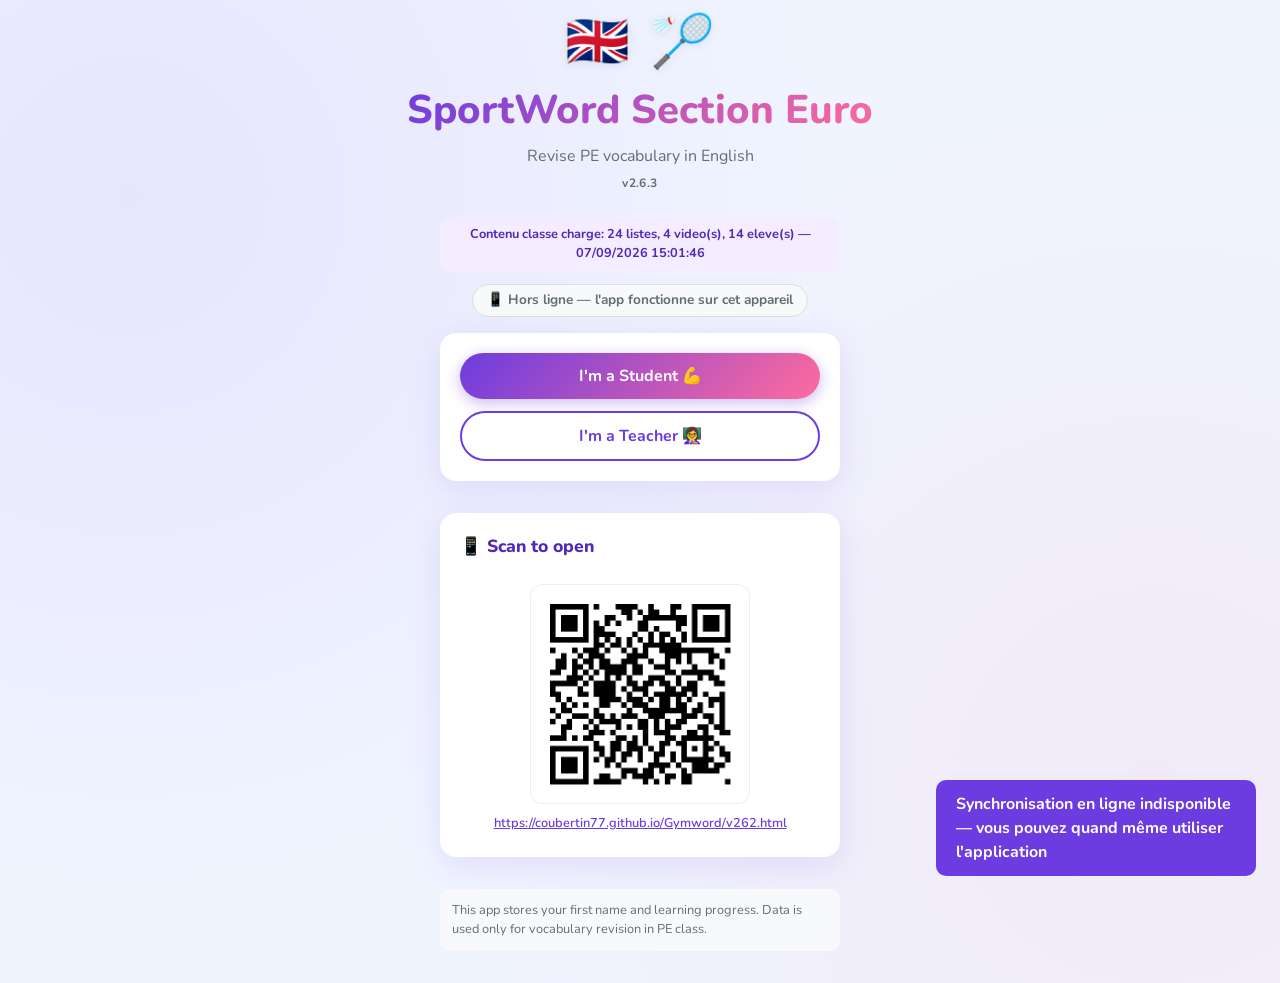
==== commit 20bc20ea: "c" ====
--- a/v262.html
+++ b/v262.html
@@ -6,17 +6,17 @@
   <meta name="description" content="SportWord Section Euro — PE Vocabulary">
   <meta name="theme-color" content="#6c3ce0">
   <meta http-equiv="Cache-Control" content="no-cache, no-store, must-revalidate">
-  <title>SportWord v2.6.2</title>
+  <title>SportWord v2.6.3</title>
   <link href="https://fonts.googleapis.com/css2?family=Nunito:wght@400;600;700;800&display=swap" rel="stylesheet">
-  <link rel="stylesheet" href="css/styles.css?v=2.6.2">
+  <link rel="stylesheet" href="css/styles.css?v=2.6.3">
 </head>
 <body>
   <div id="app">
     <p style="text-align:center;padding:2rem;font-family:Nunito,sans-serif;color:#636e72">
-      SportWord <strong>v2.6.2</strong> — chargement…
+      SportWord <strong>v2.6.3</strong> — chargement…
     </p>
   </div>
   <div id="toast-container" aria-live="polite"></div>
-  <script type="module" src="js/app-v262.js"></script>
+  <script type="module" src="js/app-v262.js?v=2.6.3"></script>
 </body>
 </html>
--- a/css/styles.css
+++ b/css/styles.css
@@ -214,6 +214,10 @@
   font-family: inherit;
   font-size: 1rem;
   transition: border-color 0.2s;
+}
+
+.form-group input[type="search"] {
+  font-size: 1.05rem;
 }
 
 .form-group input:focus,
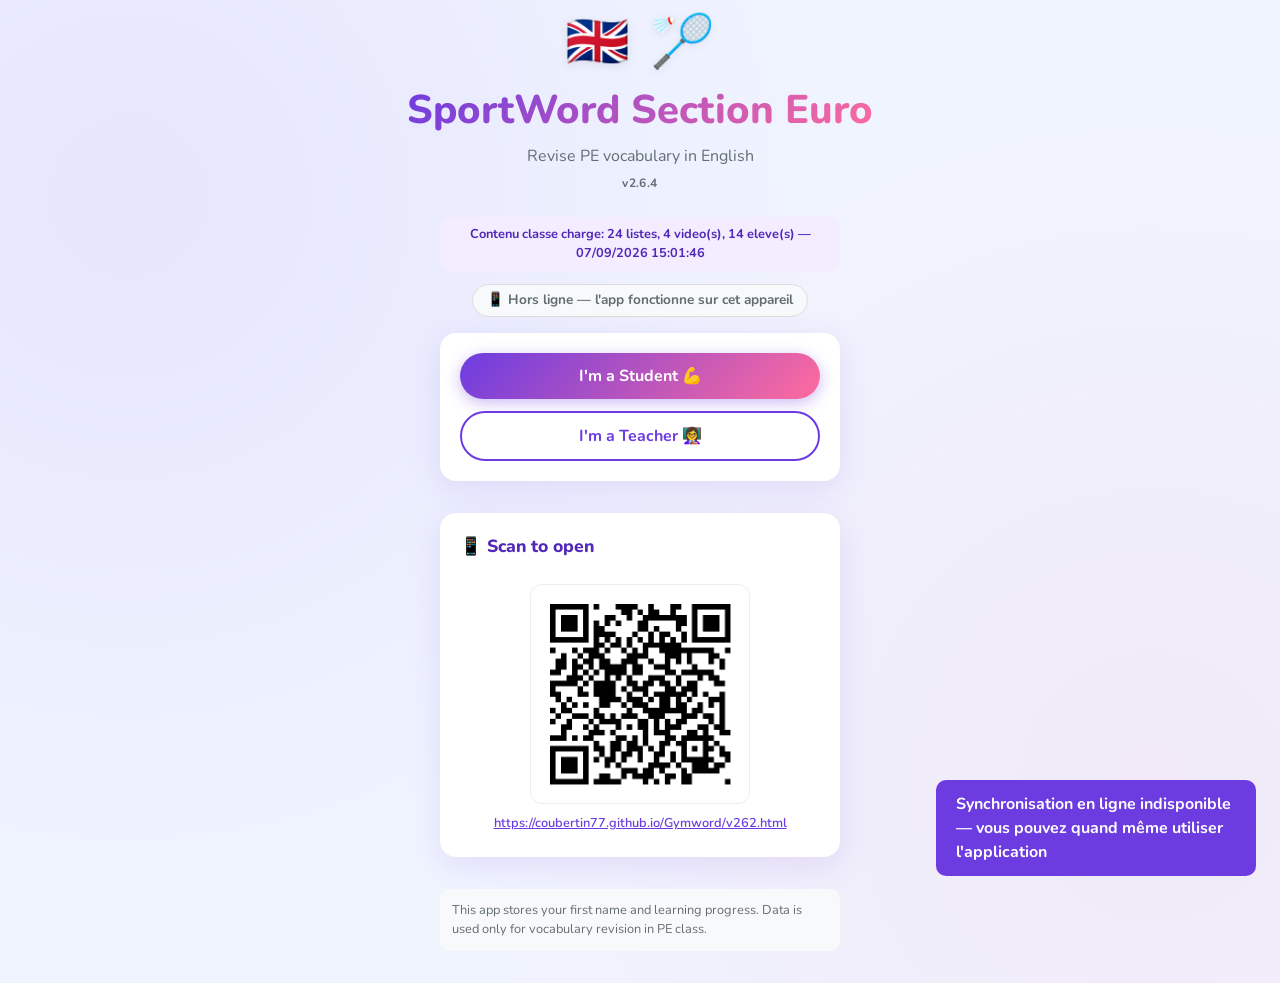
==== commit 1df0ba91: "m" ====
--- a/v262.html
+++ b/v262.html
@@ -6,17 +6,17 @@
   <meta name="description" content="SportWord Section Euro — PE Vocabulary">
   <meta name="theme-color" content="#6c3ce0">
   <meta http-equiv="Cache-Control" content="no-cache, no-store, must-revalidate">
-  <title>SportWord v2.6.3</title>
+  <title>SportWord v2.6.4</title>
   <link href="https://fonts.googleapis.com/css2?family=Nunito:wght@400;600;700;800&display=swap" rel="stylesheet">
-  <link rel="stylesheet" href="css/styles.css?v=2.6.3">
+  <link rel="stylesheet" href="css/styles.css?v=2.6.4">
 </head>
 <body>
   <div id="app">
     <p style="text-align:center;padding:2rem;font-family:Nunito,sans-serif;color:#636e72">
-      SportWord <strong>v2.6.3</strong> — chargement…
+      SportWord <strong>v2.6.4</strong> — chargement…
     </p>
   </div>
   <div id="toast-container" aria-live="polite"></div>
-  <script type="module" src="js/app-v262.js?v=2.6.3"></script>
+  <script type="module" src="js/app-v262.js?v=2.6.4"></script>
 </body>
 </html>
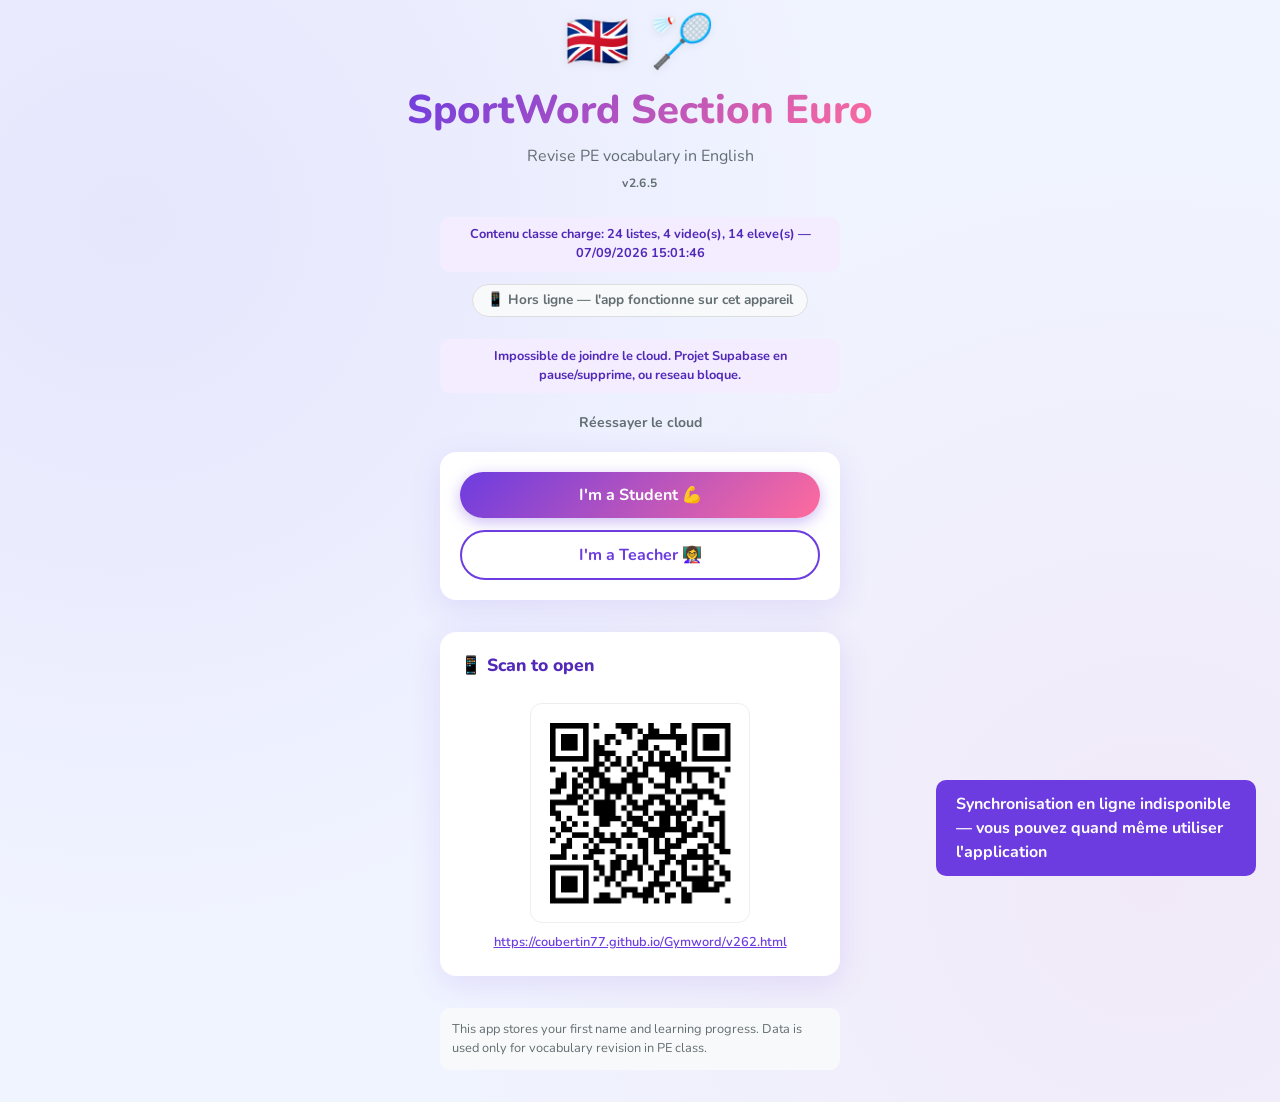
==== commit 2b02a326: "c" ====
--- a/v262.html
+++ b/v262.html
@@ -6,17 +6,17 @@
   <meta name="description" content="SportWord Section Euro — PE Vocabulary">
   <meta name="theme-color" content="#6c3ce0">
   <meta http-equiv="Cache-Control" content="no-cache, no-store, must-revalidate">
-  <title>SportWord v2.6.4</title>
+  <title>SportWord v2.6.5</title>
   <link href="https://fonts.googleapis.com/css2?family=Nunito:wght@400;600;700;800&display=swap" rel="stylesheet">
-  <link rel="stylesheet" href="css/styles.css?v=2.6.4">
+  <link rel="stylesheet" href="css/styles.css?v=2.6.5">
 </head>
 <body>
   <div id="app">
     <p style="text-align:center;padding:2rem;font-family:Nunito,sans-serif;color:#636e72">
-      SportWord <strong>v2.6.4</strong> — chargement…
+      SportWord <strong>v2.6.5</strong> — chargement…
     </p>
   </div>
   <div id="toast-container" aria-live="polite"></div>
-  <script type="module" src="js/app-v262.js?v=2.6.4"></script>
+  <script type="module" src="js/app-v262.js?v=2.6.5"></script>
 </body>
 </html>
